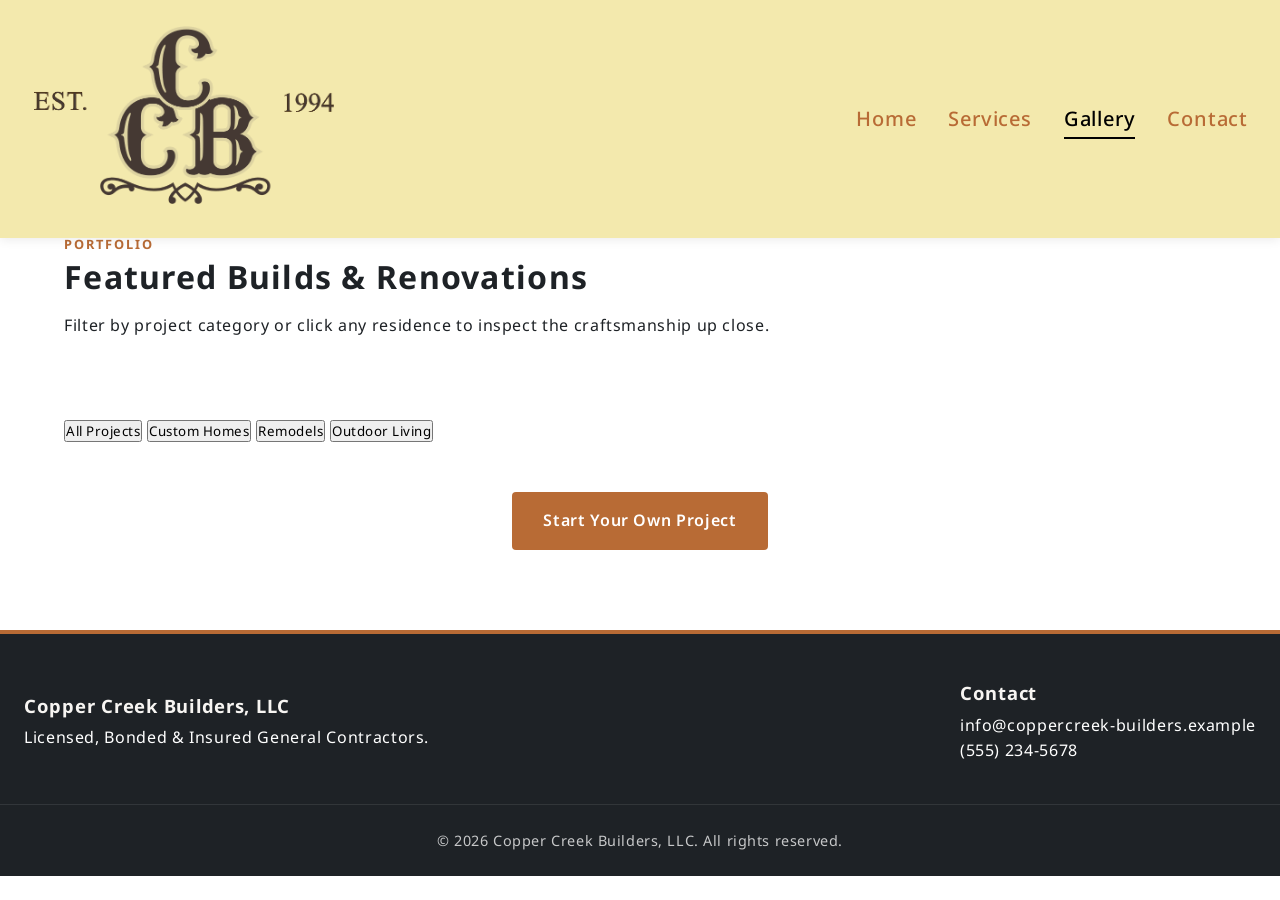
==== gallery.html @ 11faf6bd "add gallery page" ====
<!doctype html>
<html lang="en">
  <head>
    <meta charset="UTF-8" />
    <meta name="viewport" content="width=device-width, initial-scale=1.0" />
    <title>Project Gallery | Copper Creek Builders</title>
    <link rel="icon" href="./assets/copper-creek-initials-logo.png" />
    <link rel="stylesheet" href="styles.css" />
    <script src="index.js" defer></script>
  </head>
  <body>
    <!-- NAVIGATION BAR -->
    <nav class="nav">
      <div class="nav__container">
        <a href="index.html">
          <img
            src="./assets/copper-creek-initials-logo.png"
            alt="Copper Creek Builders"
            class="nav__logo"
          />
        </a>

        <button
          id="menu-toggle"
          class="nav__toggle"
          aria-label="Toggle Navigation"
        >
          <span class="nav__toggle-bar"></span>
          <span class="nav__toggle-bar"></span>
          <span class="nav__toggle-bar"></span>
        </button>

        <ul id="nav-links" class="nav__links">
          <li class="nav__item">
            <a href="index.html" class="nav__link">Home</a>
          </li>
          <li class="nav__item">
            <a href="services.html" class="nav__link">Services</a>
          </li>
          <li class="nav__item">
            <a href="gallery.html" class="nav__link nav__link--active">Gallery</a>
          </li>
          <li class="nav__item">
            <a href="#contact" class="nav__link open-contact-modal">Contact</a>
          </li>
        </ul>
      </div>
    </nav>

    <!-- CONTACT MODAL -->
    <dialog class="contact-modal" id="contactModal">
      <div class="modal-header">
        <div>
          <span class="eyebrow">Get In Touch</span>
          <h2>Request a Consultation</h2>
        </div>
        <button type="button" class="modal-close" id="closeModal" aria-label="Close Modal">&times;</button>
      </div>

      <div class="modal-contact-bar">
        <span><strong>Phone:</strong> (555) 234-5678</span>
        <span><strong>Email:</strong> info@coppercreek-builders.example</span>
      </div>

      <form class="modal-form" id="contactForm">
        <div class="form-group">
          <label for="clientName">Full Name</label>
          <input type="text" id="clientName" required placeholder="Jane Doe" />
        </div>
        <div class="form-group">
          <label for="clientEmail">Email Address</label>
          <input type="email" id="clientEmail" required placeholder="jane@example.com" />
        </div>
        <div class="form-group">
          <label for="projectType">Project Type</label>
          <select id="projectType">
            <option value="custom">Custom Home Build</option>
            <option value="remodel">Whole-Home Remodel</option>
            <option value="outdoor">Outdoor Living / Addition</option>
          </select>
        </div>
        <div class="form-group">
          <label for="projectDetails">Project Details</label>
          <textarea id="projectDetails" rows="3" required placeholder="Share lot status, estimated square footage, or goals..."></textarea>
        </div>
        <button type="submit" class="btn-primary" style="width: 100%">Send Inquiry</button>
        <p class="form-feedback" id="formFeedback"></p>
      </form>
    </dialog>

    <!-- LIGHTBOX MODAL FOR GALLERY PHOTOS -->
    <dialog class="lightbox-modal" id="lightboxModal">
      <button type="button" class="lightbox-close" id="closeLightbox" aria-label="Close Lightbox">&times;</button>
      <img id="lightboxImage" src="" alt="" />
      <div class="lightbox-caption">
        <span class="eyebrow" id="lightboxCategory"></span>
        <h3 id="lightboxTitle"></h3>
        <p id="lightboxDetails"></p>
      </div>
    </dialog>

    <!-- PAGE BANNER -->
    <header class="page-banner">
      <div class="container">
        <span class="eyebrow">Portfolio</span>
        <h1>Featured Builds &amp; Renovations</h1>
        <p>
          Filter by project category or click any residence to inspect the
          craftsmanship up close.
        </p>
      </div>
    </header>

    <!-- FILTERABLE GALLERY -->
    <section class="section">
      <div class="container">
        <div class="filter-controls" id="filterControls">
          <button type="button" class="filter-btn active" data-category="all">All Projects</button>
          <button type="button" class="filter-btn" data-category="custom">Custom Homes</button>
          <button type="button" class="filter-btn" data-category="remodel">Remodels</button>
          <button type="button" class="filter-btn" data-category="outdoor">Outdoor Living</button>
        </div>

        <div class="featured__grid" id="galleryGrid"></div>

        <div class="section-cta">
          <a href="#contact" class="btn-primary open-contact-modal">Start Your Own Project</a>
        </div>
      </div>
    </section>

    <!-- FOOTER -->
    <footer class="site-footer">
      <div class="container footer-grid">
        <div>
          <h4>Copper Creek Builders, LLC</h4>
          <p>Licensed, Bonded &amp; Insured General Contractors.</p>
        </div>
        <div>
          <h4>Contact</h4>
          <p>info@coppercreek-builders.example</p>
          <p>(555) 234-5678</p>
        </div>
      </div>
      <div class="footer-bottom">
        <p>
          &copy; <span id="currentYear"></span> Copper Creek Builders, LLC. All
          rights reserved.
        </p>
      </div>
    </footer>
  </body>
</html>
---- styles.css ----
@import url("https://fonts.googleapis.com/css2?family=Noto+Sans:ital,wght@0,100..900;1,100..900&display=swap");

:root {
  --copper: #b86b35;
  --copper-dark: #945224;
  --charcoal: #1e2226;
  --slate: #4a525a;
  --cream: #f7f5f2;
  --cream-light: #f3e9ad;
  --white: #ffffff;
}

* {
  margin: 0;
  padding: 0;
  box-sizing: border-box;
  font-family: "Noto Sans", sans-serif;
  letter-spacing: 0.04em;
}

html {
  scroll-behavior: smooth;
}

body {
  max-width: 100vw;
  overflow-x: hidden;
  color: var(--charcoal);
  background: var(--white);
  line-height: 1.6;
}

ul {
  display: flex;
}

li {
  list-style-type: none;
}

img {
  width: 100%;
  height: 100%;
}

a {
  text-decoration: none;
  display: inline;
}

h1,
h2,
h3,
h4 {
  line-height: 1.2;
  margin-bottom: 1rem;
}

h2 {
  font-size: clamp(1.8rem, 3vw, 2.5rem);
}

.container {
  width: min(1200px, 90%);
  margin: 0 auto;
}

.section {
  padding: 5rem 0;
}

.bg-cream {
  background: var(--cream-light);
}

.eyebrow {
  display: block;
  font:
    700 0.8rem/1 "Noto Sans",
    sans-serif;
  text-transform: uppercase;
  letter-spacing: 2px;
  color: var(--copper);
  margin-bottom: 0.5rem;
}

/* NAVIGATION BAR */

nav {
  display: block;
  width: 100%;
  background-color: var(--cream-light);
  position: sticky;
  top: 0;
  z-index: 100;
  box-shadow: 0 2px 10px rgba(0, 0, 0, 0.08);
}

.nav__logo {
  width: 300px;
  height: auto;
  margin: 10px;
  flex-shrink: 0;
}

.nav__container {
  display: flex;
  width: 100%;
  max-width: 1280px;
  align-items: center;
  justify-content: space-between;
  margin: 0 auto;
  padding: 16px 24px;
}

.nav__toggle {
  display: none;
  flex-direction: column;
  gap: 5px;
  background: none;
  border: 0;
  cursor: pointer;
  padding: 6px;
}

.nav__toggle-bar {
  width: 26px;
  height: 3px;
  background: var(--copper);
  border-radius: 2px;
  transition: 0.3s;
}

.nav__links {
  display: flex;
  align-items: center;
  flex-wrap: nowrap;
}

.nav__link {
  display: inline-block;
  margin-left: 16px;
  text-decoration: none;
  font-size: 20px;
  color: var(--copper);
  font-weight: 500;
  padding: 8px;
  transition: all 0.3s ease;
  position: relative;
}

.nav__link::after {
  content: "";
  position: absolute;
  left: 8px;
  right: 8px;
  bottom: 4px;
  height: 2px;
  background-color: currentColor;
  transform: scaleX(0);
  transform-origin: left;
  transition: transform 0.3s ease;
}

.nav__link--active {
  color: #000000;
}

.nav__link--active::after,
.nav__link:hover::after,
.nav__link:focus-visible::after {
  transform: scaleX(1);
}

.nav__link:hover,
.nav__link:focus-visible {
  color: #000000;
  transform: translateY(-2px);
}

/* BUTTONS */

.btn-primary,
.btn-secondary {
  display: inline-block;
  padding: 0.9rem 1.85rem;
  border-radius: 4px;
  font-weight: 600;
  font-size: 1rem;
  cursor: pointer;
  transition: 0.25s ease;
  border: 2px solid transparent;
}

.btn-primary {
  background: var(--copper);
  color: var(--white);
}

.btn-primary:hover {
  background: var(--copper-dark);
}

.btn-secondary {
  border-color: var(--cream);
  color: var(--cream);
  background: transparent;
}

.btn-secondary:hover {
  background: var(--cream);
  color: var(--charcoal);
}

/* MODAL */

.contact-modal {
  margin: auto;
  width: min(540px, 92%);
  border: 0;
  border-top: 5px solid var(--copper);
  border-radius: 6px;
  padding: 2rem;
  background: var(--cream);
  color: var(--charcoal);
  box-shadow: 0 20px 40px rgba(0, 0, 0, 0.35);
}

.contact-modal::backdrop {
  background: rgba(30, 34, 38, 0.78);
  backdrop-filter: blur(3px);
}

.modal-header {
  display: flex;
  justify-content: space-between;
  align-items: flex-start;
  margin-bottom: 1rem;
}

.modal-header h2 {
  margin-bottom: 0;
  font-size: 1.75rem;
}

.modal-close {
  background: none;
  border: 0;
  font-size: 2rem;
  line-height: 1;
  color: var(--slate);
  cursor: pointer;
}

.modal-close:hover {
  color: var(--copper);
}

.modal-contact-bar {
  display: grid;
  gap: 0.65rem;
  text-align: left;
  line-height: 1.4;
  background: var(--cream-light);
  padding: 0.75rem 1rem;
  border-radius: 4px;
  font-size: 0.9rem;
  margin-bottom: 1.5rem;
  border-left: 3px solid var(--copper);
}

.modal-contact-item {
  display: grid;
  grid-template-columns: 1.25rem minmax(0, 1fr);
  align-items: start;
  column-gap: 0.65rem;
}

.modal-contact-item > i {
  color: var(--copper-dark);
  line-height: 1.4;
  margin-top: 0.1rem;
  text-align: center;
}

.modal-contact-item > span {
  overflow-wrap: anywhere;
}

/* MODAL FORM INPUTS */

.form-group {
  margin-bottom: 1.15rem;
}

.form-group label {
  display: block;
  font-weight: 600;
  font-size: 0.9rem;
  margin-bottom: 0.35rem;
}

.form-group input,
.form-group select,
.form-group textarea {
  width: 100%;
  padding: 0.75rem;
  border: 1px solid rgba(165, 101, 42, 0.45);
  border-radius: 4px;
  background: var(--white);
  color: var(--charcoal);
  font: inherit;
}

.form-group input:focus,
.form-group select:focus,
.form-group textarea:focus {
  outline: 2px solid var(--copper);
  border-color: var(--copper);
}

.form-feedback {
  margin-top: 1rem;
  font-weight: 600;
  color: var(--copper-dark);
  text-align: center;
}

/* HERO */

.hero {
  background: url("./assets/pendley-house-front.webp") center/cover no-repeat;
  min-height: 78vh;
  display: flex;
}

.hero-overlay {
  background: rgba(30, 34, 38, 0.52);
  width: 100%;
  display: flex;
  align-items: center;
  padding: 4rem 0;
}

.hero-content {
  color: var(--white);
  max-width: 680px;
}

.hero-content h1 {
  font-size: clamp(2.2rem, 5vw, 3.5rem);
  margin-bottom: 1.25rem;
  text-align: center;
}

.hero-content p {
  font-size: 1.15rem;
  margin-bottom: 2rem;
  color: var(--cream-light);
  text-align: center;
}

.hero-actions {
  display: flex;
  justify-content: center;
  gap: 1rem;
  flex-wrap: wrap;
}

/* ABOUT & SERVICES OVERVIEW */

.text-link {
  display: inline-block;
  margin-top: 0.75rem;
  color: var(--copper);
  font-weight: 700;
  transition:
    color 0.2s ease,
    transform 0.2s ease;
}

.text-link:hover {
  color: var(--copper-dark);
  transform: translateX(4px);
}

.about__grid {
  display: grid;
  grid-template-columns: 1.15fr 1fr;
  gap: 3.5rem;
  align-items: center;
}

.about__content p {
  margin-bottom: 1rem;
  color: var(--slate);
}

.about__stats {
  display: grid;
  grid-template-columns: repeat(2, 1fr);
  gap: 1.25rem;
}

.stat-card {
  background: var(--cream);
  padding: 1.75rem 1.5rem;
  border-radius: 6px;
  border-left: 4px solid var(--copper);
  box-shadow: 0 4px 12px rgba(0, 0, 0, 0.04);
}

.stat-card h3 {
  font-size: 2rem;
  color: var(--copper);
  margin-bottom: 0.25rem;
}

.stat-card p {
  font-size: 0.95rem;
  font-weight: 600;
  color: var(--charcoal);
}

.section-header {
  text-align: center;
  max-width: 640px;
  margin: 0 auto 3rem;
}

.section-header p {
  color: var(--slate);
}

.services__grid {
  display: grid;
  grid-template-columns: repeat(auto-fit, minmax(280px, 1fr));
  gap: 2rem;
}

.service-card {
  background: var(--white);
  padding: 2.25rem 2rem;
  border-radius: 6px;
  border-top: 4px solid var(--copper);
  box-shadow: 0 6px 18px rgba(0, 0, 0, 0.06);
  display: flex;
  flex-direction: column;
  justify-content: space-between;
  transition:
    transform 0.25s ease,
    box-shadow 0.25s ease;
}

.service-card:hover {
  transform: translateY(-4px);
  box-shadow: 0 12px 24px rgba(0, 0, 0, 0.1);
}

.service-card p {
  color: var(--slate);
  margin-bottom: 1rem;
}

.section-cta {
  text-align: center;
  margin-top: 3rem;
}

/* FEATURED PROJECTS PREVIEW */

.featured__grid {
  display: grid;
  grid-template-columns: repeat(auto-fit, minmax(300px, 1fr));
  gap: 2rem;
}

.featured-card {
  background: var(--cream);
  border-radius: 6px;
  overflow: hidden;
  border-bottom: 4px solid var(--copper);
  box-shadow: 0 6px 18px rgba(0, 0, 0, 0.06);
  transition: transform 0.25s ease, box-shadow 0.25s ease;
}

.featured-card:hover {
  transform: translateY(-4px);
  box-shadow: 0 12px 24px rgba(0, 0, 0, 0.12);
}

.featured-card__image {
  position: relative;
  height: 240px;
  overflow: hidden;
}

.featured-card__image img {
  width: 100%;
  height: 100%;
  object-fit: cover;
  display: block;
  transition: transform 0.4s ease;
}

.featured-card:hover .featured-card__image img {
  transform: scale(1.05);
}

.featured-card__badge {
  position: absolute;
  top: 1rem;
  left: 1rem;
  background: var(--charcoal);
  color: var(--cream-light);
  font-size: 0.75rem;
  font-weight: 700;
  text-transform: uppercase;
  letter-spacing: 1px;
  padding: 0.35rem 0.75rem;
  border-radius: 4px;
  border-left: 3px solid var(--copper);
}

.featured-card__body {
  padding: 1.5rem;
}

.featured-card__body h3 {
  font-size: 1.25rem;
  margin-bottom: 0.35rem;
}

.featured-card__body p {
  font-size: 0.95rem;
  color: var(--slate);
}

/* SCROLL-LINKED SLIDE ANIMATION */

.reveal-left,
.reveal-right {
  opacity: 0;
  will-change: transform, opacity;
}

.reveal-left {
  transform: translateX(-80px);
}

.reveal-right {
  transform: translateX(80px);
}

@media (prefers-reduced-motion: reduce) {
  .reveal-left,
  .reveal-right {
    opacity: 1 !important;
    transform: none !important;
  }
}



/* FOOTER */

.site-footer {
  background: var(--charcoal);
  color: var(--white);
  padding: 3rem 0 1.5rem;
  border-top: 4px solid var(--copper);
}

.site-footer h4 {
  color: var(--cream);
  font-size: 1.15rem;
  margin-bottom: 0.5rem;
}

.footer-grid {
  display: flex;
  width: 100%;
  max-width: 1280px;
  padding: 0 24px;
  align-items: center;
  justify-content: space-between;
  gap: 2rem;
  margin: 0 auto 2.5rem;
}

.footer-bottom {
  text-align: center;
  border-top: 1px solid rgba(255, 255, 255, 0.12);
  padding-top: 1.5rem;
  font-size: 0.9rem;
  opacity: 0.75;
}

/* RESPONSIVENESS */

@media (max-width: 768px) {
  .nav__toggle {
    display: flex;
  }

    .about__grid {
    grid-template-columns: 1fr;
    gap: 2.5rem;
  }

  .footer-grid {
    flex-direction: column;
    align-items: flex-start;
  }

  .nav__links {
    display: none;
    flex-direction: column;
    align-items: flex-start;
    position: absolute;
    top: 100%;
    left: 0;
    width: 100%;
    background: var(--cream-light);
    padding: 1rem 24px 1.5rem;
    box-shadow: 0 8px 16px rgba(0, 0, 0, 0.12);
  }

  .nav__links.open {
    display: flex;
  }
  .nav__link {
    margin: 0.4rem 0;
  }
}
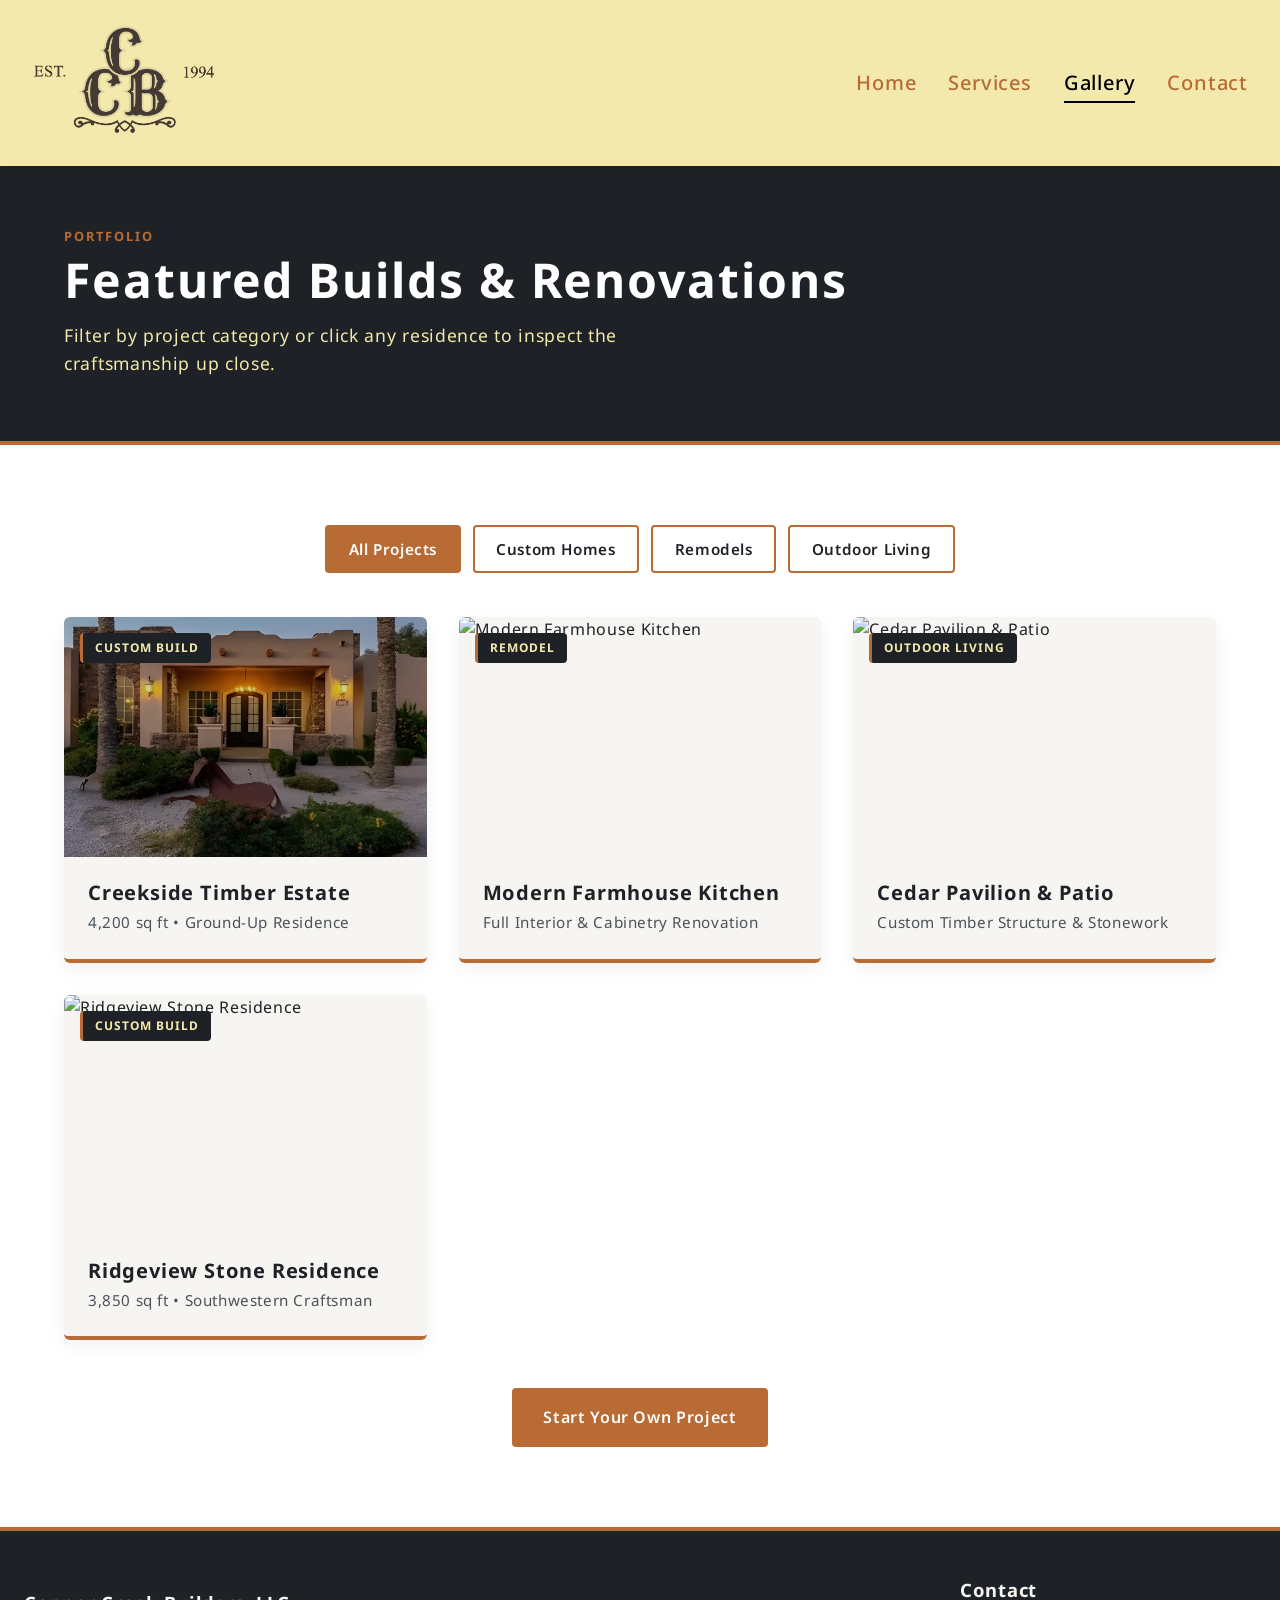
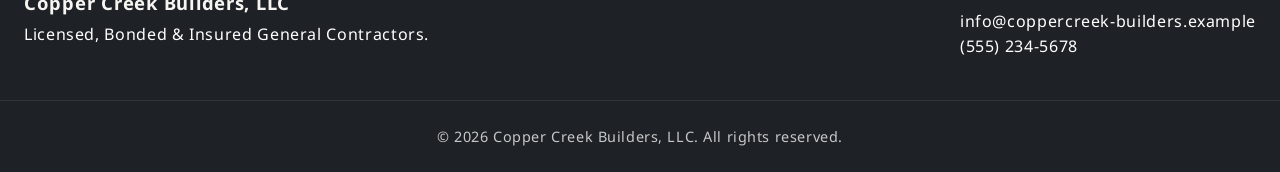
==== commit f2f18780: "fix nav logo for sub pages" ====
--- a/gallery.html
+++ b/gallery.html
@@ -16,7 +16,7 @@
           <img
             src="./assets/copper-creek-initials-logo.png"
             alt="Copper Creek Builders"
-            class="nav__logo"
+            class="nav__logo nav__logo--gallery"
           />
         </a>
 
--- a/styles.css
+++ b/styles.css
@@ -560,8 +560,6 @@
   }
 }
 
-
-
 /* FOOTER */
 
 .site-footer {
@@ -595,6 +593,134 @@
   font-size: 0.9rem;
   opacity: 0.75;
 }
+
+/* SUBPAGE BANNER & SERVICES LIST */
+
+.page-banner {
+  background: var(--charcoal);
+  color: var(--white);
+  padding: 4rem 0;
+  border-bottom: 4px solid var(--copper);
+}
+
+.page-banner h1 {
+  font-size: clamp(2rem, 4vw, 3rem);
+  margin-bottom: 0.75rem;
+}
+
+.page-banner p {
+  color: var(--cream-light);
+  max-width: 620px;
+  font-size: 1.1rem;
+}
+
+.service-list {
+  display: block;
+  margin: 1rem 0 1.25rem;
+  padding-left: 1.15rem;
+}
+
+.service-list li {
+  list-style-type: disc;
+  color: var(--charcoal);
+  font-size: 0.95rem;
+  margin-bottom: 0.45rem;
+}
+
+.service-list li::marker {
+  color: var(--copper);
+}
+
+/* GALLERY FILTERS & LIGHTBOX */
+
+.nav__logo--gallery,
+.nav__logo--services {
+  width: 180px;
+}
+
+.filter-controls {
+  display: flex;
+  justify-content: center;
+  flex-wrap: wrap;
+  gap: 0.75rem;
+  margin-bottom: 2.75rem;
+}
+
+.filter-btn {
+  padding: 0.6rem 1.35rem;
+  border: 2px solid var(--copper);
+  background: transparent;
+  color: var(--charcoal);
+  border-radius: 4px;
+  font: inherit;
+  font-weight: 600;
+  font-size: 0.95rem;
+  cursor: pointer;
+  transition: 0.2s ease;
+}
+
+.filter-btn.active,
+.filter-btn:hover {
+  background: var(--copper);
+  color: var(--white);
+}
+
+.featured-card--clickable {
+  cursor: pointer;
+}
+
+.lightbox-modal {
+  margin: auto;
+  width: min(820px, 94%);
+  border: 0;
+  border-radius: 6px;
+  overflow: hidden;
+  background: var(--charcoal);
+  color: var(--white);
+  box-shadow: 0 24px 48px rgba(0, 0, 0, 0.5);
+}
+
+.lightbox-modal::backdrop {
+  background: rgba(18, 20, 23, 0.85);
+  backdrop-filter: blur(4px);
+}
+
+.lightbox-modal img {
+  width: 100%;
+  max-height: 65vh;
+  object-fit: cover;
+  display: block;
+}
+
+.lightbox-close {
+  position: absolute;
+  top: 0.75rem;
+  right: 1rem;
+  background: rgba(30, 34, 38, 0.8);
+  color: var(--white);
+  border: 0;
+  border-radius: 50%;
+  width: 38px;
+  height: 38px;
+  font-size: 1.6rem;
+  line-height: 1;
+  cursor: pointer;
+}
+
+.lightbox-close:hover {
+  background: var(--copper);
+}
+
+.lightbox-caption {
+  padding: 1.5rem 2rem;
+  border-top: 4px solid var(--copper);
+}
+
+.lightbox-caption p {
+  color: var(--cream-light);
+  margin-top: 0.35rem;
+}
+
 
 /* RESPONSIVENESS */
 
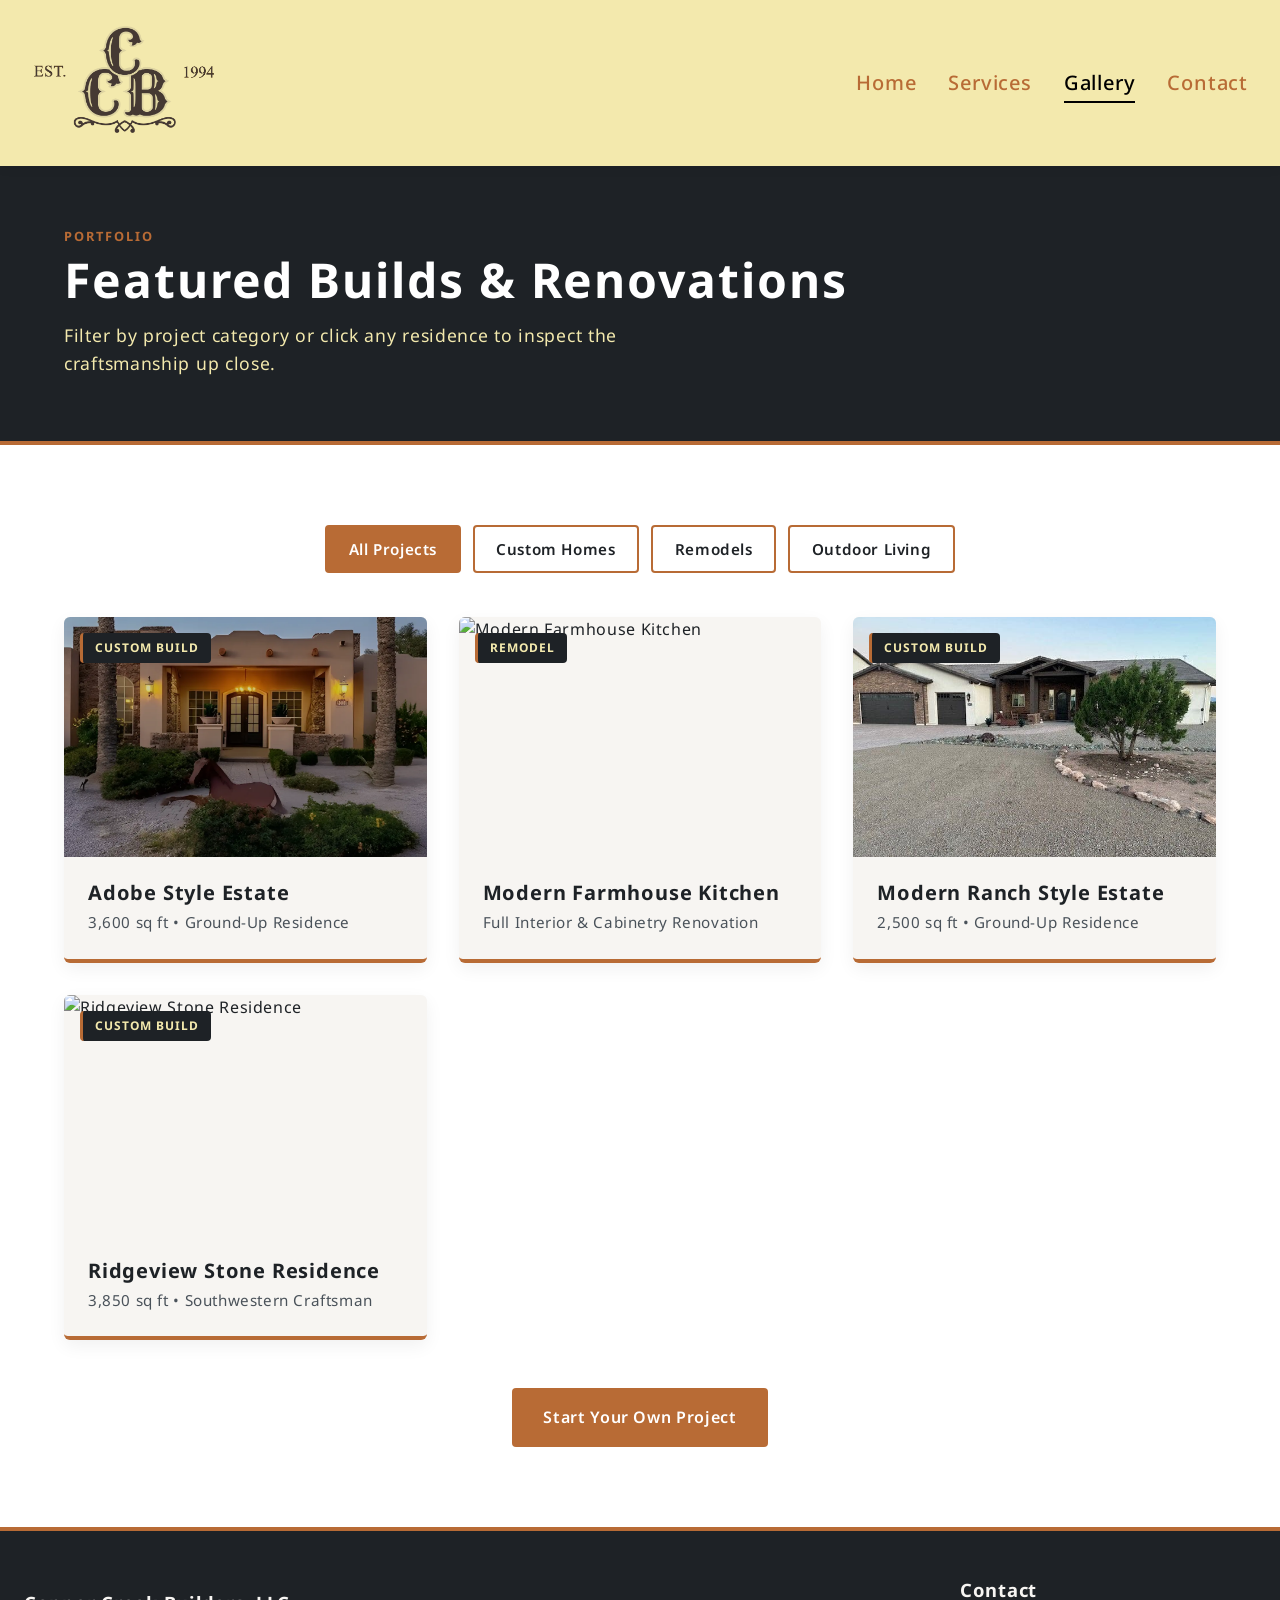
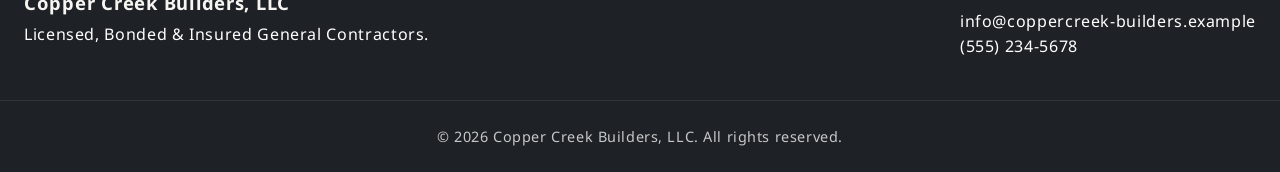
==== commit 03120d1e: "add pictures to projects 0 and 2" ====
--- a/gallery.html
+++ b/gallery.html
@@ -91,7 +91,12 @@
     <!-- LIGHTBOX MODAL FOR GALLERY PHOTOS -->
     <dialog class="lightbox-modal" id="lightboxModal">
       <button type="button" class="lightbox-close" id="closeLightbox" aria-label="Close Lightbox">&times;</button>
-      <img id="lightboxImage" src="" alt="" />
+      <div class="lightbox-viewer">
+        <img id="lightboxImage" src="" alt="" />
+        <button type="button" class="lightbox-nav lightbox-nav--previous" id="lightboxPrevious" aria-label="Previous image">&#10094;</button>
+        <button type="button" class="lightbox-nav lightbox-nav--next" id="lightboxNext" aria-label="Next image">&#10095;</button>
+        <span class="lightbox-image-count" id="lightboxImageCount" aria-live="polite"></span>
+      </div>
       <div class="lightbox-caption">
         <span class="eyebrow" id="lightboxCategory"></span>
         <h3 id="lightboxTitle"></h3>
--- a/styles.css
+++ b/styles.css
@@ -685,11 +685,52 @@
   backdrop-filter: blur(4px);
 }
 
-.lightbox-modal img {
+.lightbox-viewer {
+  position: relative;
+}
+
+.lightbox-viewer img {
   width: 100%;
   max-height: 65vh;
   object-fit: cover;
   display: block;
+}
+
+.lightbox-nav {
+  position: absolute;
+  top: 50%;
+  transform: translateY(-50%);
+  width: 42px;
+  height: 42px;
+  border: 0;
+  border-radius: 50%;
+  background: rgba(30, 34, 38, 0.8);
+  color: var(--white);
+  font-size: 1.15rem;
+  cursor: pointer;
+}
+
+.lightbox-nav:hover {
+  background: var(--copper);
+}
+
+.lightbox-nav--previous {
+  left: 1rem;
+}
+
+.lightbox-nav--next {
+  right: 1rem;
+}
+
+.lightbox-image-count {
+  position: absolute;
+  right: 1rem;
+  bottom: 1rem;
+  padding: 0.3rem 0.6rem;
+  border-radius: 4px;
+  background: rgba(30, 34, 38, 0.8);
+  color: var(--white);
+  font-size: 0.85rem;
 }
 
 .lightbox-close {
